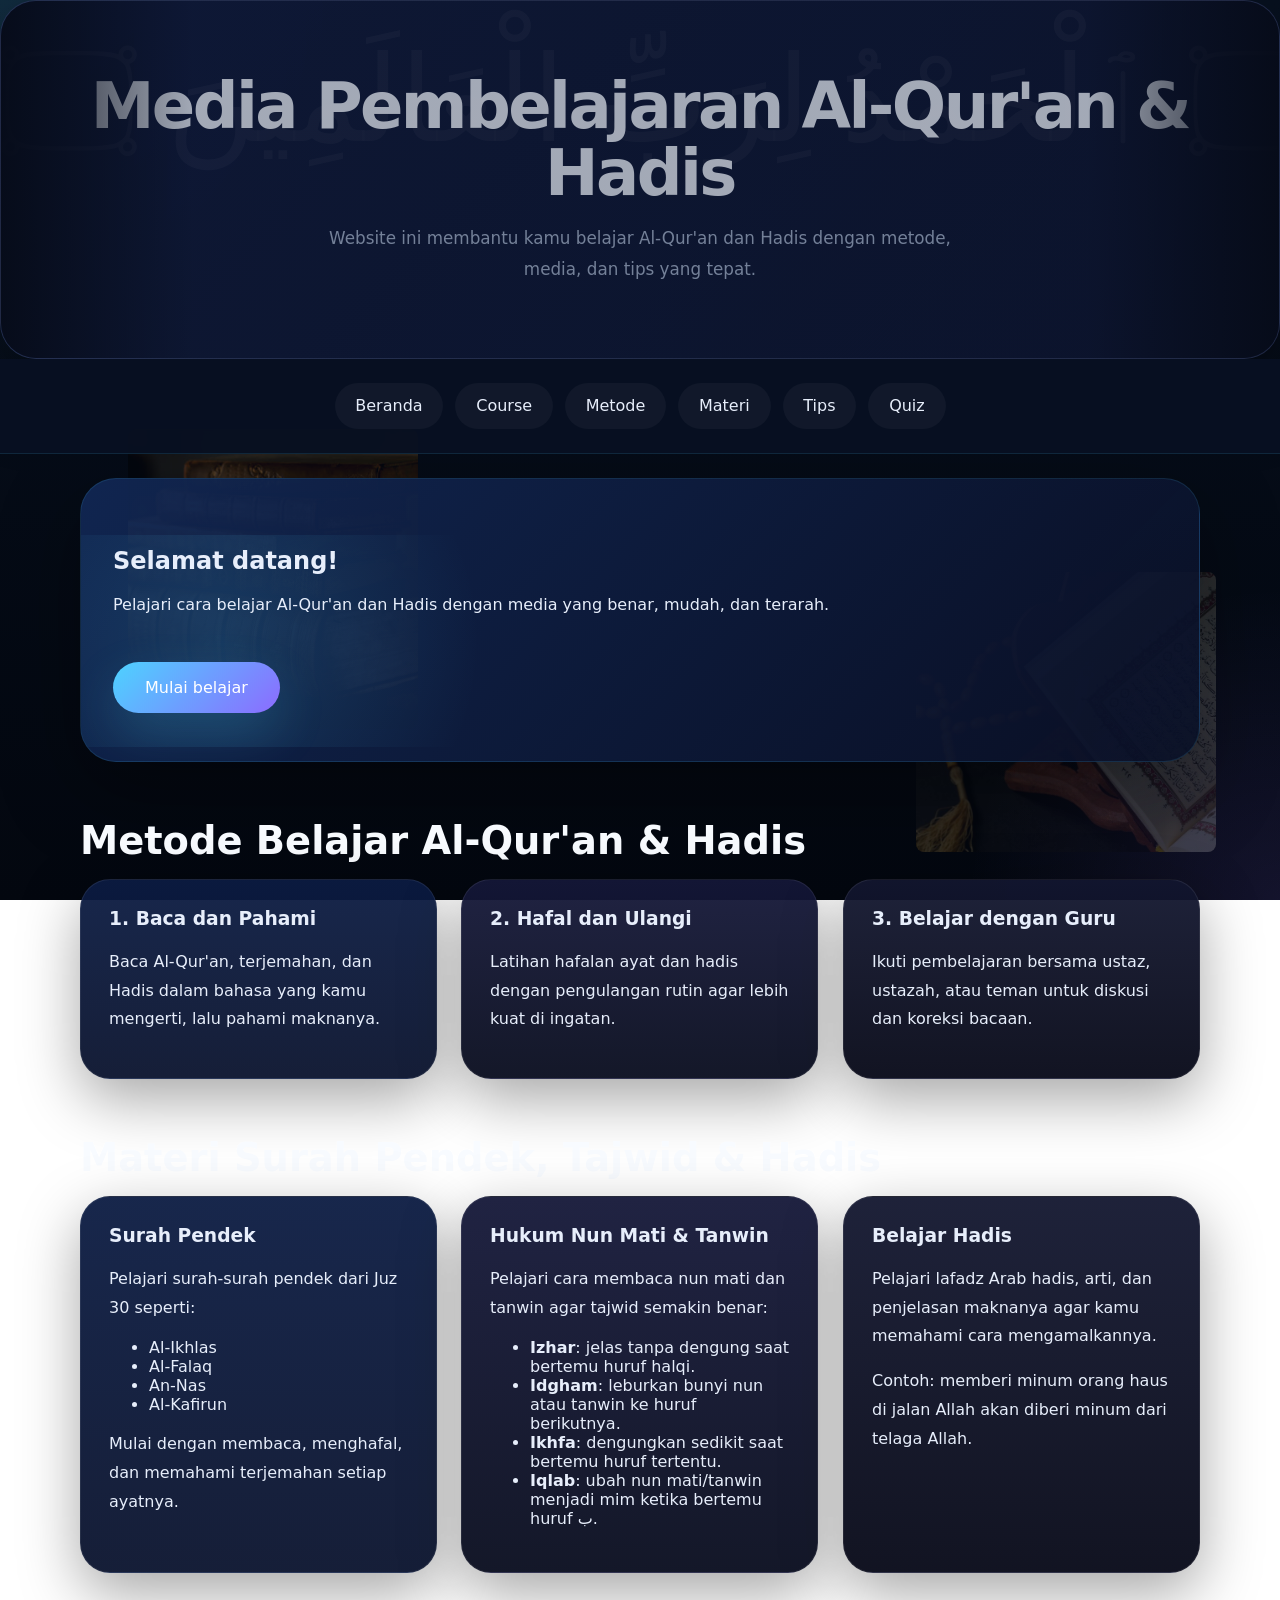
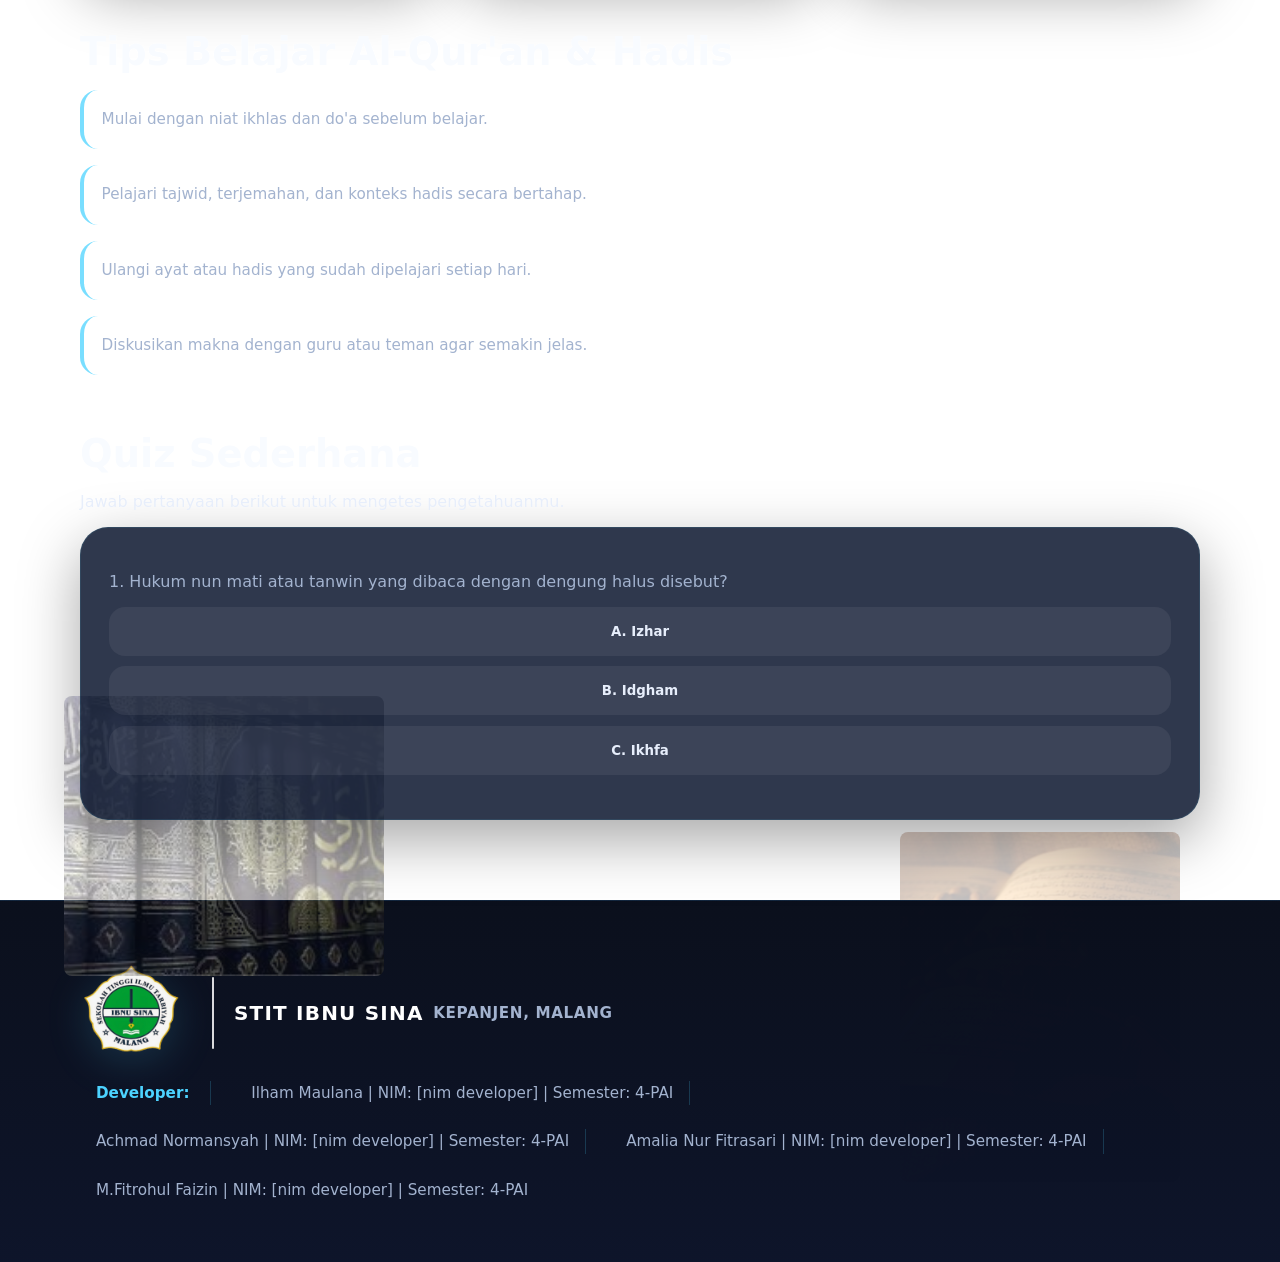
==== index.html @ 5fe1d1f4 "Add files via upload" ====
<!DOCTYPE html>
<html lang="id">
<head>
  <meta charset="UTF-8">
  <meta name="viewport" content="width=device-width, initial-scale=1.0">
    <title>Media Pembelajaran Al-Qur'an & Hadis</title>
    <link rel="stylesheet" href="styles.css">
  </head>
<body>
  <header class="site-header">
    <div class="container">
      <h1>Media Pembelajaran Al-Qur'an & Hadis</h1>
      <p>Website ini membantu kamu belajar Al-Qur'an dan Hadis dengan metode, media, dan tips yang tepat.</p>
    </div>
  </header>

  <nav class="site-nav">
    <div class="container">
      <a href="index.html">Beranda</a>
      <a href="course.html">Course</a>
      <a href="metode.html">Metode</a>
      <a href="materi.html">Materi</a>
      <a href="tips.html">Tips</a>
      <a href="quiz.html">Quiz</a>
    </div>
  </nav>

  <main class="container">
    <section id="home" class="hero">
      <h2>Selamat datang!</h2>
      <p>Pelajari cara belajar Al-Qur'an dan Hadis dengan media yang benar, mudah, dan terarah.</p>
      <a class="button" href="course.html">Mulai belajar</a>
    </section>


    <section id="metode" class="content-section">
      <h2>Metode Belajar Al-Qur'an & Hadis</h2>
      <div class="cards">
        <article class="card">
          <h3>1. Baca dan Pahami</h3>
          <p>Baca Al-Qur'an, terjemahan, dan Hadis dalam bahasa yang kamu mengerti, lalu pahami maknanya.</p>
        </article>
        <article class="card">
          <h3>2. Hafal dan Ulangi</h3>
          <p>Latihan hafalan ayat dan hadis dengan pengulangan rutin agar lebih kuat di ingatan.</p>
        </article>
        <article class="card">
          <h3>3. Belajar dengan Guru</h3>
          <p>Ikuti pembelajaran bersama ustaz, ustazah, atau teman untuk diskusi dan koreksi bacaan.</p>
        </article>
      </div>
    </section>

    <section id="materi" class="content-section">
      <h2>Materi Surah Pendek, Tajwid & Hadis</h2>
      <div class="cards">
        <article class="card">
          <h3>Surah Pendek</h3>
          <p>Pelajari surah-surah pendek dari Juz 30 seperti:</p>
          <ul>
            <li>Al-Ikhlas</li>
            <li>Al-Falaq</li>
            <li>An-Nas</li>
            <li>Al-Kafirun</li>
          </ul>
          <p>Mulai dengan membaca, menghafal, dan memahami terjemahan setiap ayatnya.</p>
        </article>
        <article class="card">
          <h3>Hukum Nun Mati & Tanwin</h3>
          <p>Pelajari cara membaca nun mati dan tanwin agar tajwid semakin benar:</p>
          <ul>
            <li><strong>Izhar</strong>: jelas tanpa dengung saat bertemu huruf halqi.</li>
            <li><strong>Idgham</strong>: leburkan bunyi nun atau tanwin ke huruf berikutnya.</li>
            <li><strong>Ikhfa</strong>: dengungkan sedikit saat bertemu huruf tertentu.</li>
            <li><strong>Iqlab</strong>: ubah nun mati/tanwin menjadi mim ketika bertemu huruf ب.</li>
          </ul>
        </article>
        <article class="card">
          <h3>Belajar Hadis</h3>
          <p>Pelajari lafadz Arab hadis, arti, dan penjelasan maknanya agar kamu memahami cara mengamalkannya.</p>
          <p>Contoh: memberi minum orang haus di jalan Allah akan diberi minum dari telaga Allah.</p>
        </article>
      </div>
    </section>

    <section id="tips" class="content-section">
      <h2>Tips Belajar Al-Qur'an & Hadis</h2>
      <ul class="tips-list">
        <li>Mulai dengan niat ikhlas dan do'a sebelum belajar.</li>
        <li>Pelajari tajwid, terjemahan, dan konteks hadis secara bertahap.</li>
        <li>Ulangi ayat atau hadis yang sudah dipelajari setiap hari.</li>
        <li>Diskusikan makna dengan guru atau teman agar semakin jelas.</li>
      </ul>
    </section>

    <section id="quiz" class="content-section">
      <h2>Quiz Sederhana</h2>
      <p>Jawab pertanyaan berikut untuk mengetes pengetahuanmu.</p>
      <div class="quiz-card">
        <p>1. Hukum nun mati atau tanwin yang dibaca dengan dengung halus disebut?</p>
        <button onclick="checkAnswer('a')">A. Izhar</button>
        <button onclick="checkAnswer('b')">B. Idgham</button>
        <button onclick="checkAnswer('c')">C. Ikhfa</button>
        <p id="quiz-result" class="quiz-result"></p>
      </div>
    </section>
  </main>

  <footer class="site-footer">
    <div class="container">
      <div class="footer-left">
        <div class="footer-logo">
          <img src="ibnusina (1).png" alt="Logo Ibnu Sina">
        </div>
        <div class="footer-divider" aria-hidden="true"></div>
        <div class="footer-branding" aria-hidden="false">
          <span class="brand-name">STIT IBNU SINA</span>
          <span class="brand-sub">KEPANJEN, MALANG</span>
        </div>
      </div>
      <div class="footer-credits">
        <p><span class="dev-label">Developer:</span></p>
        <p>Ilham Maulana | NIM: [nim developer] | Semester: 4-PAI</p>
        <p>Achmad Normansyah | NIM: [nim developer] | Semester: 4-PAI</p>
        <p>Amalia Nur Fitrasari | NIM: [nim developer] | Semester: 4-PAI</p>
        <p>M.Fitrohul Faizin | NIM: [nim developer] | Semester: 4-PAI</p>
      </div>
    </div>
  </footer>

  <script src="script.js"></script>
</body>
</html>
---- styles.css ----
:root {
  --bg: #060b18;
  --surface: rgba(12, 22, 48, 0.88);
  --surface-soft: rgba(20, 33, 73, 0.85);
  --surface-light: rgba(255, 255, 255, 0.07);
  --text: #e7eefb;
  --text-muted: #a3b3cf;
  --accent: #4dd3ff;
  --accent-strong: #8c6bff;
  --accent-soft: rgba(77, 211, 255, 0.12);
  --border: rgba(255, 255, 255, 0.12);
  --shadow: 0 30px 80px rgba(0, 0, 0, 0.35);
}

* {
  box-sizing: border-box;
}

html {
  scroll-behavior: smooth;
}

body {
  margin: 0;
  min-height: 100%;
  font-family: Inter, ui-sans-serif, system-ui, -apple-system, BlinkMacSystemFont, "Segoe UI", sans-serif;
  color: var(--text);
  background-image: 
    radial-gradient(circle at top left, rgba(77, 211, 255, 0.14), transparent 25%),
    radial-gradient(circle at bottom right, rgba(140, 107, 255, 0.12), transparent 20%),
    linear-gradient(180deg, #07101f 0%, #03070f 100%);
  background-attachment: fixed, fixed, fixed;
  background-position: 0 0, 0 0, 0 0;
  background-repeat: no-repeat, no-repeat, no-repeat;
  background-size: 100%, 100%, 100%;
  opacity: 0;
  transform: translateY(12px);
  transition: opacity 0.45s ease, transform 0.45s ease;
  animation: bodyFadeIn 0.8s ease forwards 0.2s;
}

@keyframes bodyFadeIn {
  from {
    opacity: 0;
    transform: translateY(12px);
  }
  to {
    opacity: 1;
    transform: translateY(0);
  }
}

/* Background image animations */
@keyframes floatSlow {
  0%, 100% {
    transform: translateY(0px);
  }
  50% {
    transform: translateY(-20px);
  }
}

@keyframes floatMedium {
  0%, 100% {
    transform: translateY(0px);
  }
  50% {
    transform: translateY(-15px);
  }
}

@keyframes fadeInOut {
  0%, 100% {
    opacity: 0.3;
  }
  50% {
    opacity: 0.5;
  }
}

@keyframes slideInLeft {
  0% {
    opacity: 0;
    transform: translateX(-50px);
  }
  100% {
    opacity: 0.4;
    transform: translateX(0);
  }
}

@keyframes slideInRight {
  0% {
    opacity: 0;
    transform: translateX(50px);
  }
  100% {
    opacity: 0.4;
    transform: translateX(0);
  }
}

body.page-loaded {
  opacity: 1;
  transform: translateY(0);
}

body.page-loaded::before {
  content: '';
  position: fixed;
  bottom: 80px;
  right: 100px;
  width: 280px;
  height: 350px;
  background-image: url('images/quran-candle.jpg');
  background-size: cover;
  background-position: center;
  opacity: 0.25;
  z-index: -1;
  border-radius: 8px;
  animation: floatSlow 6s ease-in-out infinite;
  pointer-events: none;
}

body.page-loaded::after {
  content: '';
  position: fixed;
  top: 20%;
  right: 5%;
  width: 300px;
  height: 280px;
  background-image: url('images/tasbih-quran.jpg');
  background-size: cover;
  background-position: center;
  opacity: 0.2;
  z-index: -1;
  border-radius: 8px;
  animation: floatMedium 8s ease-in-out infinite;
  pointer-events: none;
}

body.page-exiting {
  opacity: 0;
  transform: translateY(-10px);
}

.reveal-element {
  opacity: 0;
  transform: translateY(24px);
  transition: opacity 0.65s ease, transform 0.65s ease;
  will-change: opacity, transform;
}

.reveal-visible {
  opacity: 1;
  transform: translateY(0);
}

.container {
  width: min(1120px, calc(100% - 2rem));
  margin: 0 auto;
  padding: 1.5rem 0;
}

main {
  position: relative;
  z-index: 1;
}

main::before {
  content: '';
  position: fixed;
  bottom: 10%;
  left: 5%;
  width: 320px;
  height: 280px;
  background-image: url('images/old-books.jpg');
  background-size: cover;
  background-position: center;
  opacity: 0.22;
  z-index: -1;
  border-radius: 8px;
  animation: slideInLeft 1.5s ease forwards, floatSlow 7s ease-in-out infinite 1.5s;
  pointer-events: none;
}

main::after {
  content: '';
  position: fixed;
  top: 15%;
  left: 10%;
  width: 290px;
  height: 300px;
  background-image: url('images/quran-tasbih.jpg');
  background-size: cover;
  background-position: center;
  opacity: 0.2;
  z-index: -1;
  border-radius: 8px;
  animation: slideInRight 1.8s ease forwards, floatMedium 9s ease-in-out infinite 1.8s;
  pointer-events: none;
}

.site-header {
  position: relative;
  overflow: hidden;
  background: linear-gradient(135deg, rgba(18, 31, 68, 0.96), rgba(14, 23, 53, 0.98));
  border: 1px solid rgba(255, 255, 255, 0.08);
  border-radius: 36px;
  padding: 3rem 1.5rem;
  text-align: center;
  box-shadow: var(--shadow);
  backdrop-filter: blur(18px);
  transition: transform 0.25s ease, box-shadow 0.25s ease, background 0.25s ease, border-color 0.25s ease;
}

/* Subtle Arabic text silhouette scrolling across the header for aesthetic */
.site-header::before {
  content: '';
  position: absolute;
  left: 0;
  top: 50%;
  width: 220%;
  height: 120%;
  transform: translateY(-50%) translateX(0);
  background-image: url("data:image/svg+xml;utf8,<svg xmlns='http://www.w3.org/2000/svg' viewBox='0 0 1200 120' preserveAspectRatio='xMidYMid slice'><text x='0' y='82' font-size='56' font-family='serif' fill='rgba(255,255,255,0.7)'>ٱلْحَمْدُ لِلَّهِ ۝ سُبْحَانَ اللَّهِ ۝ ٱلْحَمْدُ لِلَّهِ ۝ ٱلْحَمْدُ لِرَبِّ الْعَالَمِينَ ۝</text></svg>");
  background-repeat: repeat-x;
  background-size: auto 60%;
  opacity: 0.06;
  pointer-events: none;
  z-index: 0;
  filter: blur(0.5px) saturate(0.9);
  animation: scrollArabic 36s linear infinite;
}

.site-header::after {
  /* soft gradient masks to fade edges of the moving text */
  content: '';
  position: absolute;
  left: 0;
  top: 0;
  width: 100%;
  height: 100%;
  pointer-events: none;
  z-index: 1;
  background: linear-gradient(90deg, rgba(6,11,24,0.95) 0%, rgba(6,11,24,0.3) 15%, rgba(6,11,24,0.3) 85%, rgba(6,11,24,0.95) 100%);
  mix-blend-mode: normal;
}

@keyframes scrollArabic {
  from { transform: translateY(-50%) translateX(0%); }
  to   { transform: translateY(-50%) translateX(-50%); }
}

@media (prefers-reduced-motion: reduce) {
  .site-header::before { animation: none; }
}

.site-header h1 {
  margin: 0;
  font-size: clamp(2.4rem, 5vw, 4rem);
  letter-spacing: -0.04em;
  line-height: 1.05;
}

.site-header p {
  margin: 1rem auto 0;
  max-width: 40rem;
  color: var(--text-muted);
  font-size: 1.05rem;
  line-height: 1.85;
}

.site-nav {
  background: rgba(8, 16, 34, 0.95);
  border-bottom: 1px solid rgba(77, 211, 255, 0.12);
  /* Allow nav to scroll with the page instead of sticking */
  position: relative;
  top: auto;
  z-index: 10;
}

.site-nav .container {
  display: flex;
  flex-wrap: wrap;
  gap: 0.75rem;
  justify-content: center;
  align-items: center;
}

.site-nav a {
  color: var(--text);
  text-decoration: none;
  padding: 0.85rem 1.3rem;
  border-radius: 999px;
  background: rgba(255, 255, 255, 0.04);
  border: 1px solid rgba(255, 255, 255, 0.08);
  transition: all 0.2s ease;
}

.site-nav a:hover,
.site-nav a:focus {
  background: rgba(77, 211, 255, 0.14);
  border-color: rgba(77, 211, 255, 0.3);
  transform: translateY(-1px);
}

.hero {
  background: linear-gradient(135deg, rgba(17, 39, 83, 0.95), rgba(10, 16, 38, 0.9));
  border: 1px solid rgba(77, 211, 255, 0.12);
  border-radius: 36px;
  padding: 3rem 2rem;
  box-shadow: var(--shadow);
  position: relative;
  overflow: hidden;
  transition: transform 0.25s ease, box-shadow 0.25s ease, background 0.25s ease, border-color 0.25s ease;
}

.hero::after {
  content: '';
  position: absolute;
  left: -25%;
  top: 20%;
  width: 75%;
  height: 75%;
  background: radial-gradient(circle, rgba(77, 211, 255, 0.14), transparent 60%);
  pointer-events: none;
}

.hero h2,
.hero p,
.hero .button {
  position: relative;
  z-index: 1;
}

.hero .button {
  margin-top: 2rem;
  display: inline-flex;
  align-items: center;
  justify-content: center;
  padding: 1rem 2rem;
  color: white;
  background: linear-gradient(135deg, #4dd3ff, #8c6bff);
  border-radius: 999px;
  text-decoration: none;
  box-shadow: 0 20px 50px rgba(77, 211, 255, 0.18);
  transition: transform 0.2s ease, filter 0.2s ease;
}

.hero .button:hover {
  transform: translateY(-2px);
  filter: brightness(1.05);
}

.content-section {
  margin-top: 3.5rem;
}

.content-section h2 {
  margin-bottom: 1rem;
  color: #f8fbff;
  font-size: clamp(1.75rem, 3vw, 2.4rem);
}

.course-section,
.course-card,
.card,
.quiz-card {
  background: rgba(8, 19, 44, 0.84);
  border: 1px solid rgba(77, 211, 255, 0.1);
  border-radius: 28px;
  box-shadow: 0 20px 60px rgba(0, 0, 0, 0.35);
  transition: transform 0.25s ease, box-shadow 0.25s ease, background 0.25s ease, border-color 0.25s ease;
}

.course-section {
  padding: 2rem;
}

.course-card,
.card,
.quiz-card {
  padding: 1.75rem;
}

.course-card h4,
.card h3 {
  margin-top: 0;
  color: #f8fbff;
}

.course-card p,
.card p,
.quiz-card p,
.info-box p,
.tips-list li,
.site-footer p,
.label {
  color: var(--text-muted);
}

.info-box {
  background: rgba(20, 36, 67, 0.88);
  border-left: 4px solid rgba(77, 211, 255, 0.8);
  padding: 1.2rem 1.3rem;
  margin-bottom: 1rem;
  border-radius: 20px;
  transition: transform 0.25s ease, background 0.25s ease, border-color 0.25s ease;
}

.info-box strong {
  color: #d3eaff;
}

textarea#hafalan-answer,
label,
.quiz-card button,
.primary-button,
.secondary-button,
.site-nav a {
  font-family: inherit;
}

textarea#hafalan-answer {
  width: 100%;
  border: 1px solid rgba(77, 211, 255, 0.14);
  border-radius: 18px;
  padding: 1rem;
  resize: vertical;
  min-height: 120px;
  background: rgba(255, 255, 255, 0.05);
  color: var(--text);
}

label {
  display: block;
  margin: 0.75rem 0 0.5rem;
  color: #d3eaff;
  font-weight: 600;
}

.primary-button,
.secondary-button,
.hero .button,
.quiz-card button,
.site-nav a {
  border: none;
}

.primary-button {
  display: inline-flex;
  align-items: center;
  justify-content: center;
  padding: 0.95rem 1.5rem;
  color: white;
  background: linear-gradient(135deg, #4dd3ff, #8c6bff);
  border-radius: 999px;
  cursor: pointer;
  transition: transform 0.2s ease, box-shadow 0.2s ease, filter 0.2s ease;
}

.primary-button:hover {
  transform: translateY(-2px);
  box-shadow: 0 20px 40px rgba(77, 211, 255, 0.24);
}

.secondary-button {
  display: inline-flex;
  align-items: center;
  justify-content: center;
  padding: 0.9rem 1.4rem;
  background: rgba(255, 255, 255, 0.06);
  color: #e7eefb;
  border-radius: 999px;
  border: 1px solid rgba(77, 211, 255, 0.14);
  cursor: pointer;
  transition: background 0.2s ease, transform 0.2s ease;
}

.secondary-button:hover {
  background: rgba(77, 211, 255, 0.12);
  transform: translateY(-1px);
}

.quiz-card button {
  display: block;
  width: 100%;
  margin: 0.65rem 0;
  padding: 1rem 1.1rem;
  border-radius: 16px;
  background: rgba(255, 255, 255, 0.06);
  color: #e7eefb;
  border: 1px solid transparent;
  font-weight: 600;
  transition: transform 0.2s ease, background 0.2s ease;
}

.quiz-card button:hover {
  background: rgba(77, 211, 255, 0.12);
  transform: translateX(2px);
}

.quiz-result {
  margin-top: 1rem;
  font-weight: 700;
  color: #cfe7ff;
}

.score-text {
  margin-top: 0.5rem;
  color: #4dd3ff;
  font-weight: 700;
}

.audio-hint,
.small-note,
.tips-list li {
  font-size: 0.95rem;
  color: #a3b3cf;
}

.cards {
  display: grid;
  gap: 1.5rem;
  grid-template-columns: repeat(auto-fit, minmax(260px, 1fr));
}

.card {
  border: 1px solid rgba(255, 255, 255, 0.08);
  border-radius: 30px;
}

.card:hover,
.course-card:hover,
.quiz-card:hover {
  transform: translateY(-6px);
  box-shadow: 0 35px 90px rgba(0, 0, 0, 0.35);
}

.card h3,
.card p,
.course-card h4,
.course-card p {
  color: var(--text);
}

.card:nth-child(1) {
  background: linear-gradient(180deg, rgba(11, 27, 66, 0.95), rgba(9, 18, 45, 0.95));
}

.card:nth-child(2) {
  background: linear-gradient(180deg, rgba(20, 23, 56, 0.95), rgba(7, 11, 29, 0.95));
}

.card:nth-child(3) {
  background: linear-gradient(180deg, rgba(18, 22, 47, 0.95), rgba(5, 7, 22, 0.95));
}

.card p,
.tips-list li,
.info-box p {
  line-height: 1.8;
}

.tips-list {
  list-style: none;
  display: grid;
  gap: 1rem;
  padding: 0;
}

.tips-list li {
  background: rgba(255, 255, 255, 0.04);
  border-left: 4px solid rgba(77, 211, 255, 0.75);
  padding: 1rem 1.1rem;
  border-radius: 18px;
}

.site-footer {
  margin-top: 3.5rem;
  padding: 2.25rem 1rem;
  text-align: center;
  color: var(--text-muted);
  background: linear-gradient(180deg, rgba(6, 11, 24, 0.98), rgba(9, 16, 38, 0.98));
  border-top: 1px solid rgba(77, 211, 255, 0.1);
  transition: background 0.25s ease, border-color 0.25s ease, color 0.25s ease;
}

.site-footer .container {
  display: flex;
  flex-wrap: wrap;
  gap: 1rem;
  justify-content: space-between;
  align-items: center;
}

.site-footer p {
  margin: 0;
  line-height: 1.6;
  padding: 0 0.75rem;
  border-right: 1px solid rgba(77, 211, 255, 0.2);
}

.site-footer p:last-child {
  border-right: none;
}

.dev-label {
  color: #4dd3ff;
  font-weight: 700;
  display: inline-block;
  margin-right: 0.3rem;
}

.footer-logo {
  margin: 0;
  margin-right: 1rem;
}

.footer-left {
  display: flex;
  align-items: center;
}

.footer-divider {
  width: 2px;
  height: 72px;
  background: rgba(255, 255, 255, 0.85);
  border-radius: 2px;
  margin: 0 1rem;
}

.footer-branding {
  display: flex;
  align-items: center;
}

.brand-name {
  color: #ffffff;
  font-weight: 800;
  font-size: 1.25rem;
  letter-spacing: 0.06em;
  margin-left: 0.25rem;
}

.brand-sub {
  color: var(--text-muted);
  font-weight: 600;
  font-size: 0.95rem;
  margin-left: 0.6rem;
  letter-spacing: 0.04em;
}

/* Responsive YouTube embeds for Tajwid examples */
.video-wrapper {
  position: relative;
  width: 100%;
  padding-bottom: 56.25%; /* 16:9 */
  margin-top: 1rem;
}

.video-wrapper iframe {
  position: absolute;
  top: 0;
  left: 0;
  width: 100%;
  height: 100%;
  border: 0;
  border-radius: 12px;
}

.footer-logo img {
  width: 100px;
  height: 100px;
  object-fit: contain;
  filter: drop-shadow(0 8px 20px rgba(77, 211, 255, 0.2));
  transition: transform 0.3s ease, filter 0.3s ease;
}

.footer-logo img:hover {
  transform: scale(1.08);
  filter: drop-shadow(0 12px 30px rgba(77, 211, 255, 0.35));
}

.footer-credits {
  display: flex;
  flex-wrap: wrap;
  gap: 1.5rem;
  justify-content: flex-start;
  align-items: center;
  padding-top: 0;
  border-top: none;
}

.footer-credits p {
  margin: 0;
  padding: 0 1rem;
  border-right: 1px solid rgba(77, 211, 255, 0.2);
  font-size: 0.95rem;
}

.footer-credits p:last-child {
  border-right: none;
}

@media (max-width: 768px) {
  .container {
    padding: 1rem 0;
  }

  .site-header,
  .course-section,
  .course-card,
  .card,
  .quiz-card,
  .hero {
    border-radius: 24px;
  }
}

@media (max-width: 640px) {
  .site-footer .container {
    flex-direction: column;
    gap: 1rem;
    text-align: center;
  }

  .footer-left {
    justify-content: center;
  }

  .footer-divider {
    display: none;
  }
  .brand-name {
    font-size: 1rem;
  }
  .brand-sub {
    font-size: 0.85rem;
  }
}

@media (max-width: 640px) {
  .site-nav .container {
    flex-direction: column;
    align-items: center;
  }

  .site-header {
    padding: 2.2rem 1rem;
  }

  .hero {
    margin-top: 1.2rem;
    padding: 2rem 1.2rem;
  }
}
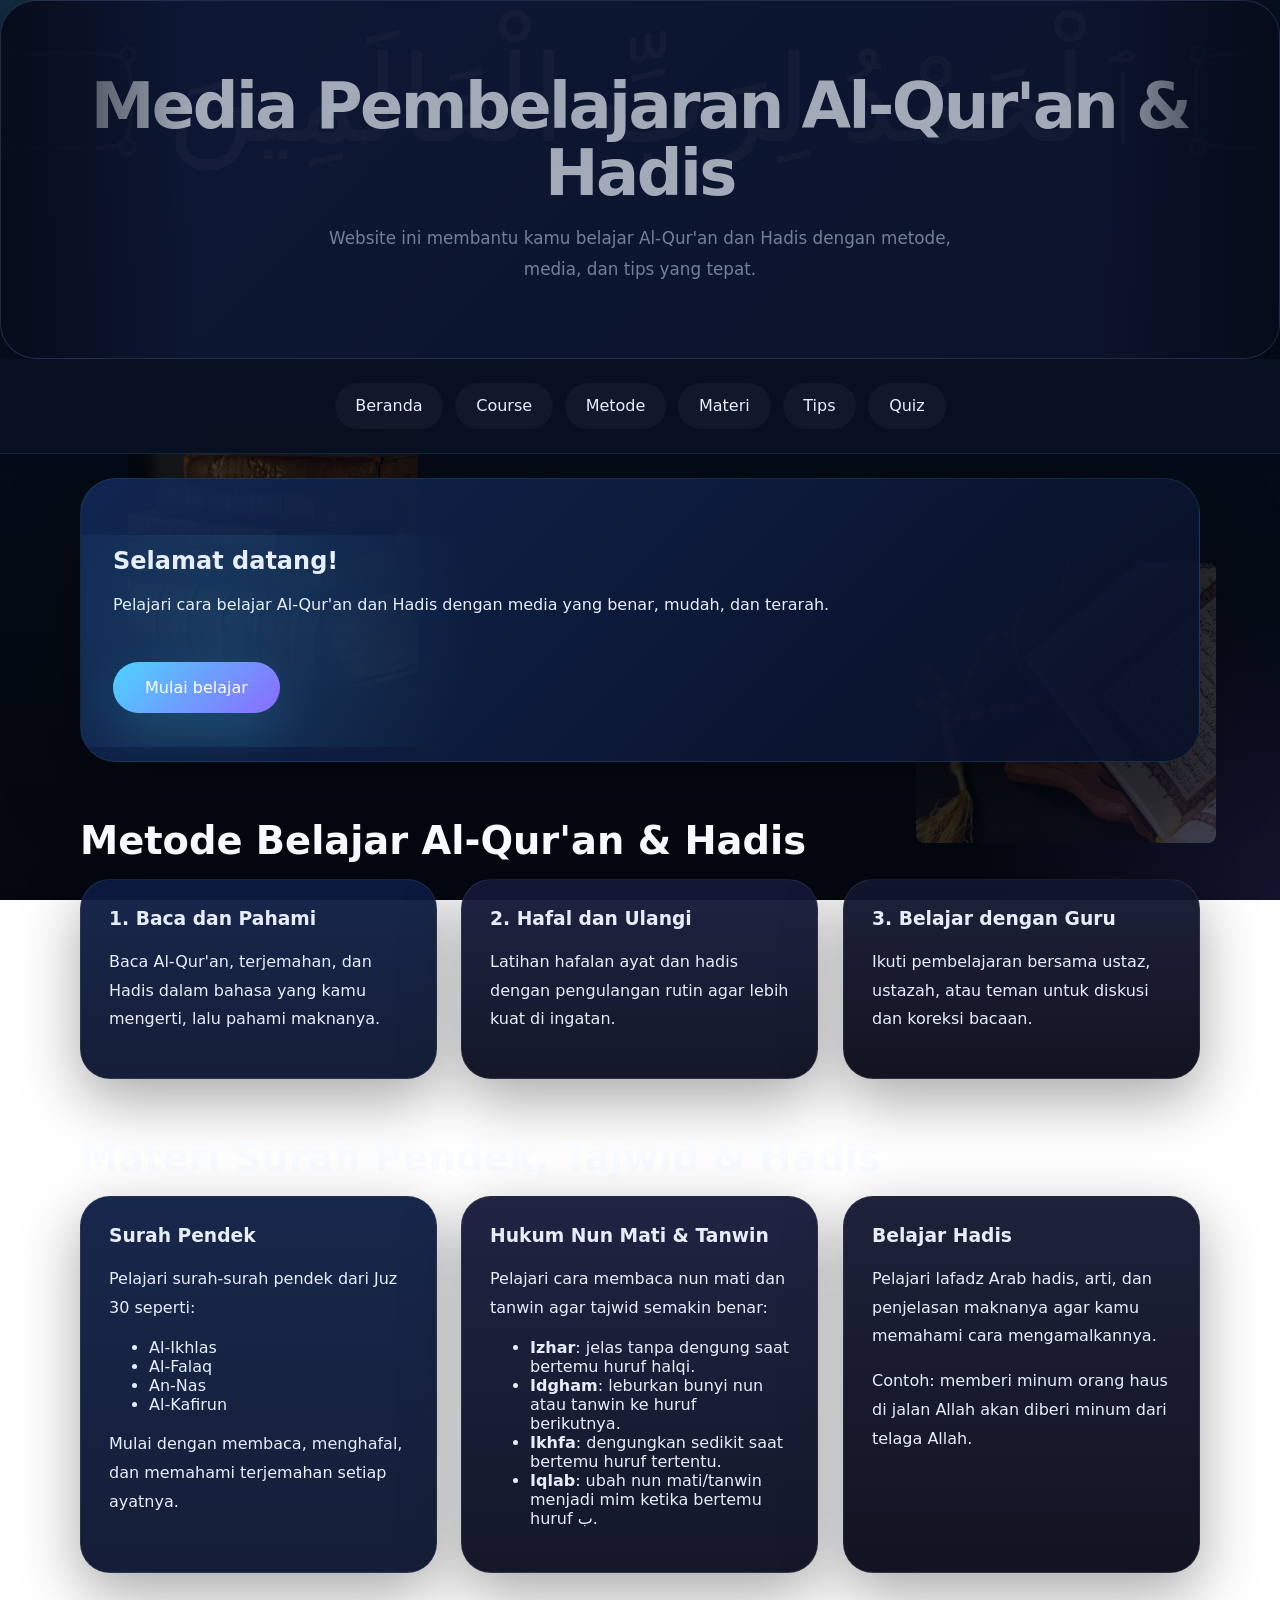
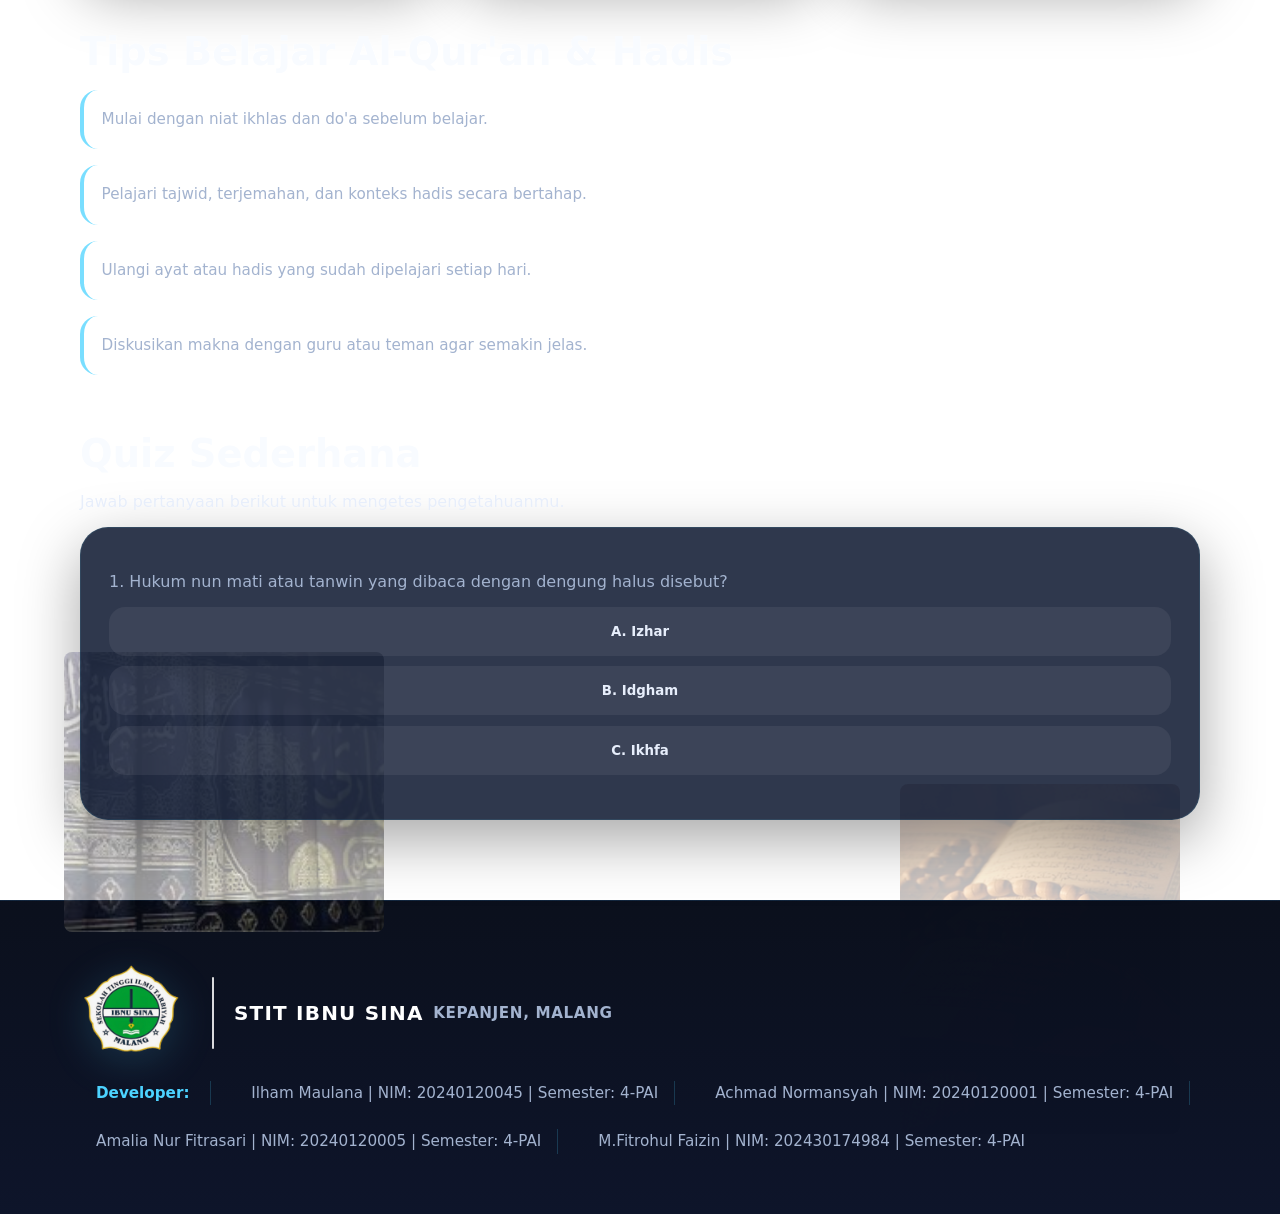
==== commit cf7609d5: "Update index.html" ====
--- a/index.html
+++ b/index.html
@@ -120,10 +120,10 @@
       </div>
       <div class="footer-credits">
         <p><span class="dev-label">Developer:</span></p>
-        <p>Ilham Maulana | NIM: [nim developer] | Semester: 4-PAI</p>
-        <p>Achmad Normansyah | NIM: [nim developer] | Semester: 4-PAI</p>
-        <p>Amalia Nur Fitrasari | NIM: [nim developer] | Semester: 4-PAI</p>
-        <p>M.Fitrohul Faizin | NIM: [nim developer] | Semester: 4-PAI</p>
+        <p>Ilham Maulana | NIM: 20240120045 | Semester: 4-PAI</p>
+        <p>Achmad Normansyah | NIM: 20240120001 | Semester: 4-PAI</p>
+        <p>Amalia Nur Fitrasari | NIM: 20240120005 | Semester: 4-PAI</p>
+        <p>M.Fitrohul Faizin | NIM: 202430174984 | Semester: 4-PAI</p>
       </div>
     </div>
   </footer>
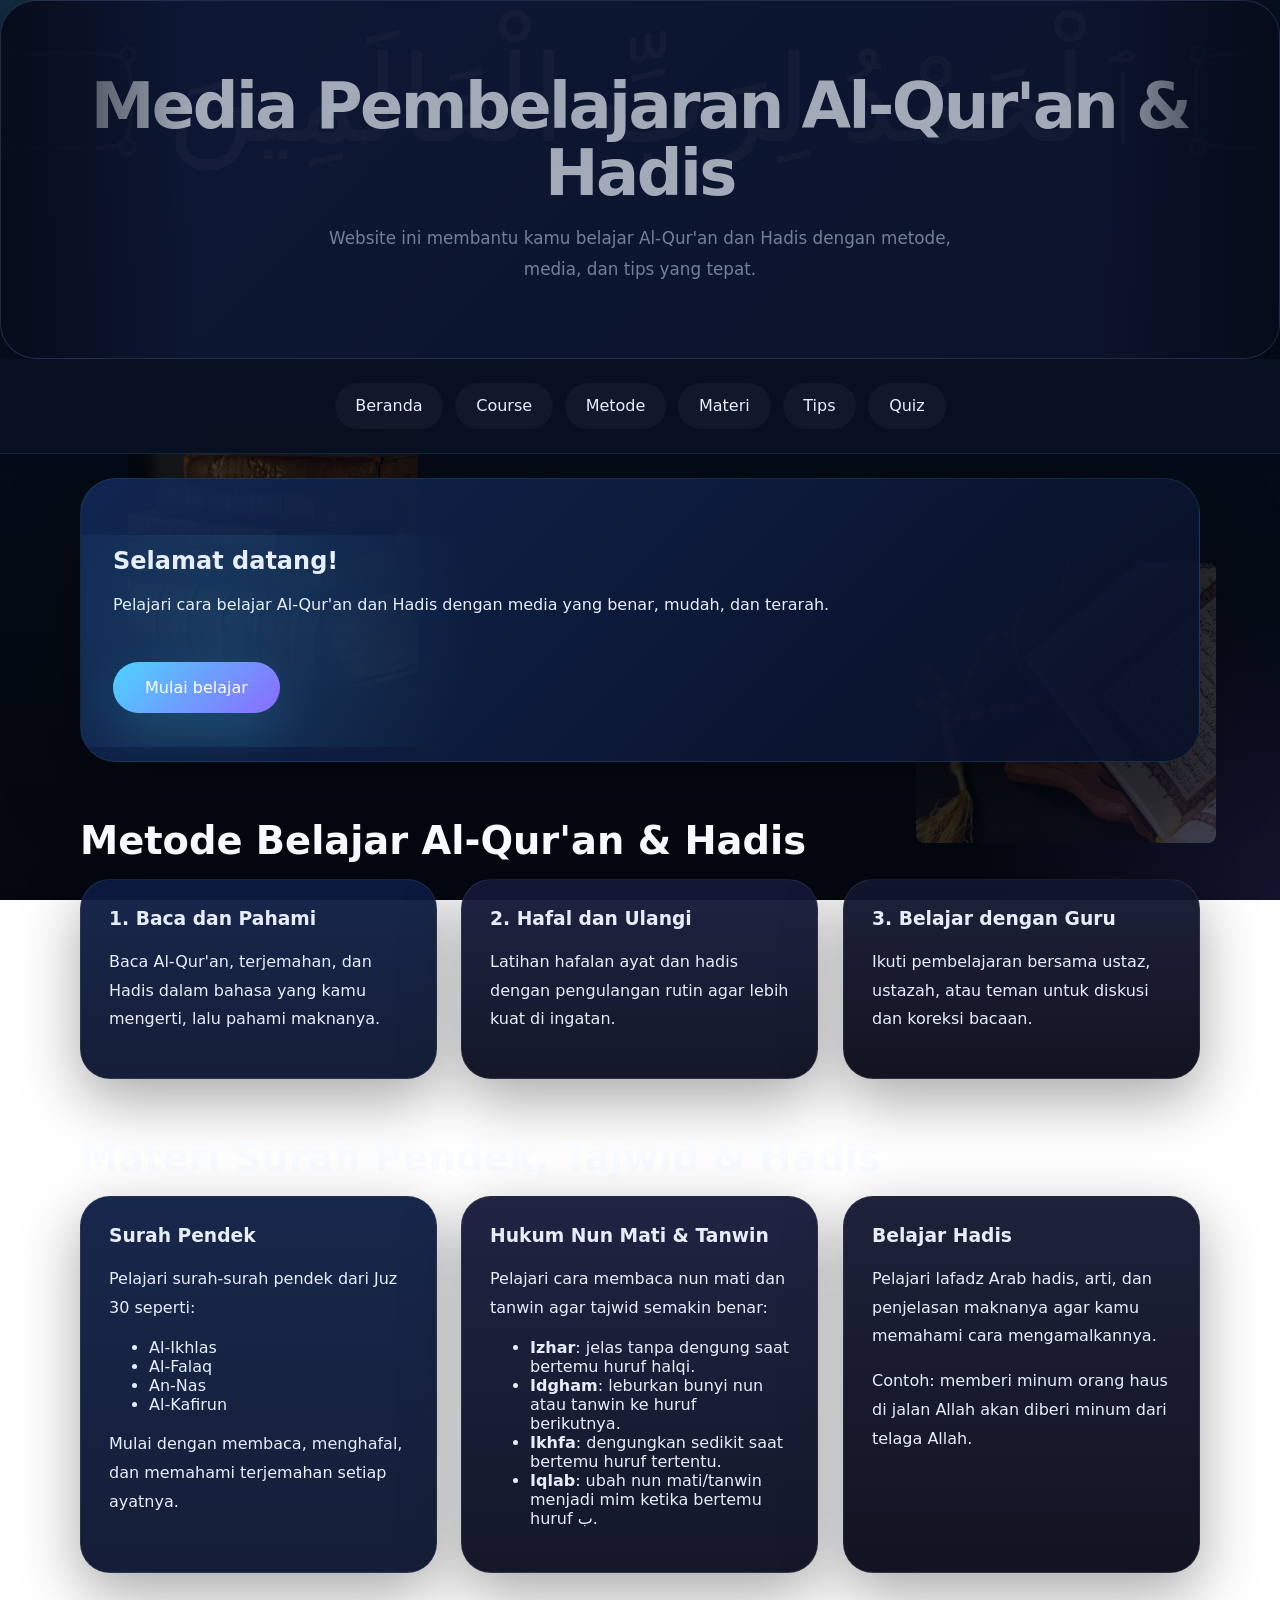
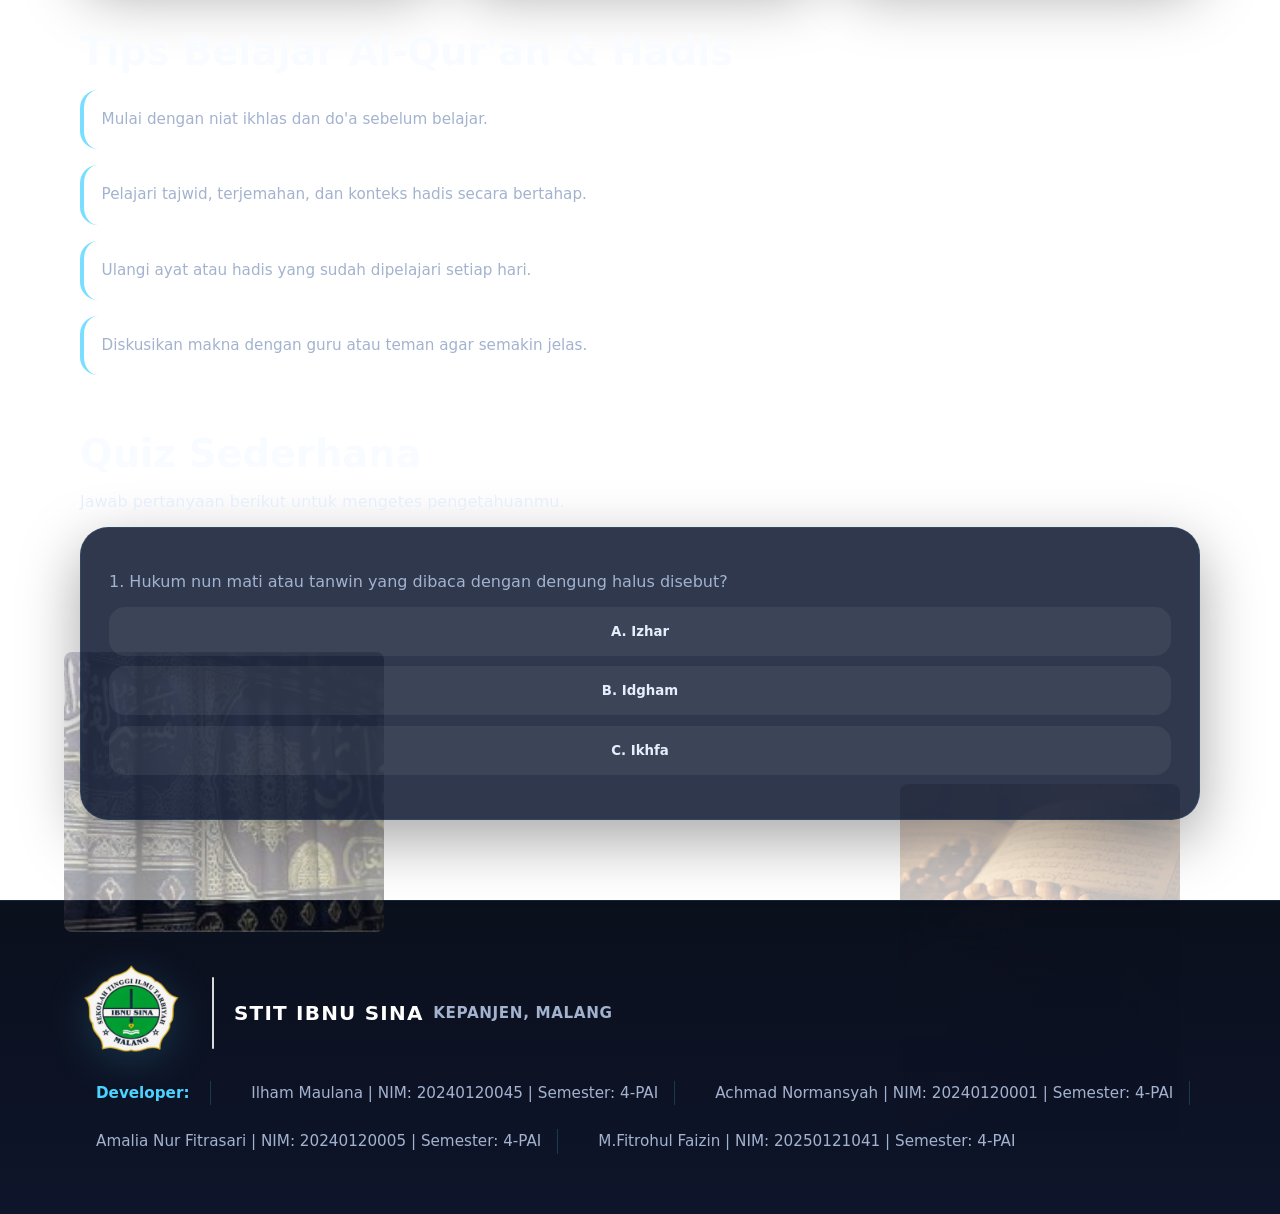
==== commit b9515c1b: "Update index.html" ====
--- a/index.html
+++ b/index.html
@@ -123,7 +123,7 @@
         <p>Ilham Maulana | NIM: 20240120045 | Semester: 4-PAI</p>
         <p>Achmad Normansyah | NIM: 20240120001 | Semester: 4-PAI</p>
         <p>Amalia Nur Fitrasari | NIM: 20240120005 | Semester: 4-PAI</p>
-        <p>M.Fitrohul Faizin | NIM: 202430174984 | Semester: 4-PAI</p>
+        <p>M.Fitrohul Faizin | NIM: 20250121041 | Semester: 4-PAI</p>
       </div>
     </div>
   </footer>
